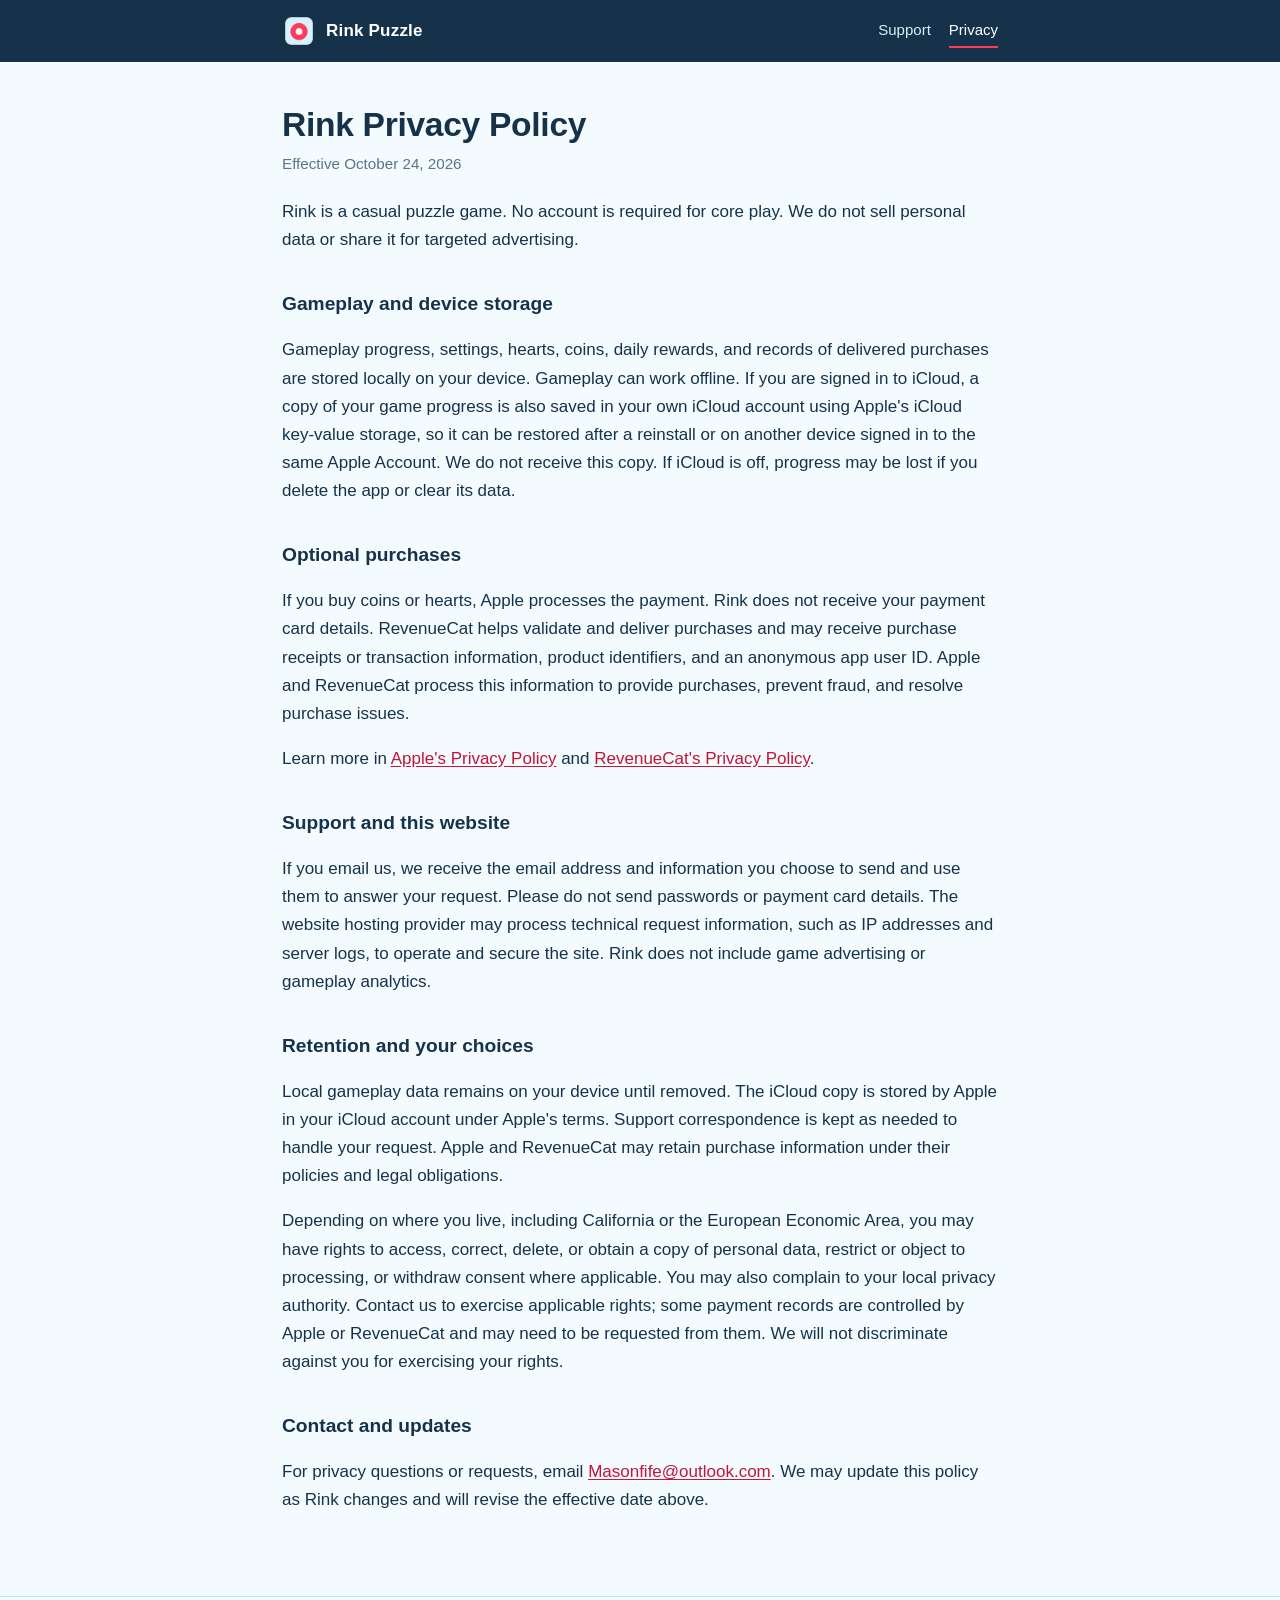
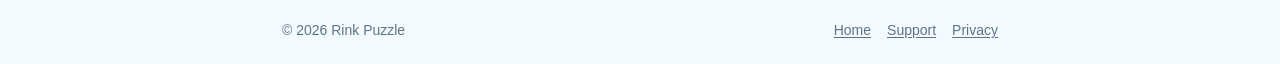
==== privacy/index.html @ 6e5f7865 "Add Rink Puzzle support and privacy site" ====
<!doctype html>
<html lang="en">
<head>
  <meta charset="utf-8">
  <meta name="viewport" content="width=device-width, initial-scale=1">
  <title>Privacy Policy — Rink Puzzle</title>
  <meta name="description" content="How Rink handles local gameplay saves, optional Apple and RevenueCat purchases, and privacy requests.">
  <meta name="theme-color" content="#16324a">
  <link rel="icon" type="image/png" href="../assets/favicon.png">
  <link rel="apple-touch-icon" href="../assets/apple-touch-icon.png">
  <link rel="stylesheet" href="../style.css">
</head>
<body>
<header class="site-header">
  <div class="wrap">
    <a class="brand" href="../"><img src="../assets/apple-touch-icon.png" alt="" width="34" height="34"><span>Rink Puzzle</span></a>
    <nav class="nav" aria-label="Main">
      <a href="../support/">Support</a>
      <a href="../privacy/" aria-current="page">Privacy</a>
    </nav>
  </div>
</header>
<main class="page">
  <div class="wrap">
    <h1>Rink Privacy Policy</h1>
    <p class="meta">Effective October 24, 2026</p>
  <p>Rink is a casual puzzle game. No account is required for core play. We do not sell personal data or share it for targeted advertising.</p>
  <h2>Gameplay and device storage</h2>
  <p>Gameplay progress, settings, hearts, coins, daily rewards, and records of delivered purchases are stored locally on your device. Gameplay can work offline. If you are signed in to iCloud, a copy of your game progress is also saved in your own iCloud account using Apple's iCloud key-value storage, so it can be restored after a reinstall or on another device signed in to the same Apple Account. We do not receive this copy. If iCloud is off, progress may be lost if you delete the app or clear its data.</p>
  <h2>Optional purchases</h2>
  <p>If you buy coins or hearts, Apple processes the payment. Rink does not receive your payment card details. RevenueCat helps validate and deliver purchases and may receive purchase receipts or transaction information, product identifiers, and an anonymous app user ID. Apple and RevenueCat process this information to provide purchases, prevent fraud, and resolve purchase issues.</p>
  <p>Learn more in <a href="https://www.apple.com/legal/privacy/">Apple's Privacy Policy</a> and <a href="https://www.revenuecat.com/privacy/">RevenueCat's Privacy Policy</a>.</p>
  <h2>Support and this website</h2>
  <p>If you email us, we receive the email address and information you choose to send and use them to answer your request. Please do not send passwords or payment card details. The website hosting provider may process technical request information, such as IP addresses and server logs, to operate and secure the site. Rink does not include game advertising or gameplay analytics.</p>
  <h2>Retention and your choices</h2>
  <p>Local gameplay data remains on your device until removed. The iCloud copy is stored by Apple in your iCloud account under Apple's terms. Support correspondence is kept as needed to handle your request. Apple and RevenueCat may retain purchase information under their policies and legal obligations.</p>
  <p>Depending on where you live, including California or the European Economic Area, you may have rights to access, correct, delete, or obtain a copy of personal data, restrict or object to processing, or withdraw consent where applicable. You may also complain to your local privacy authority. Contact us to exercise applicable rights; some payment records are controlled by Apple or RevenueCat and may need to be requested from them. We will not discriminate against you for exercising your rights.</p>
  <h2>Contact and updates</h2>
  <p>For privacy questions or requests, email <a href="mailto:Masonfife@outlook.com">Masonfife@outlook.com</a>. We may update this policy as Rink changes and will revise the effective date above.</p>
  </div>
</main>
<footer class="site-footer">
  <div class="wrap">
    <span>&copy; 2026 Rink Puzzle</span>
    <nav aria-label="Footer"><a href="../">Home</a><a href="../support/">Support</a><a href="../privacy/">Privacy</a></nav>
  </div>
</footer>
</body>
</html>
---- style.css ----
:root{
  --navy:#16324a;--navy-deep:#10283c;--red:#ff3b5c;--red-dark:#c41438;
  --ice:#d7f0fb;--ice-soft:#f4fbff;--ice-line:#c7e6f5;--muted:#5d7386;--white:#fff;
}
*{box-sizing:border-box}
html{-webkit-text-size-adjust:100%}
body{margin:0;background:var(--ice-soft);color:var(--navy);
  font:17px/1.65 -apple-system,BlinkMacSystemFont,"Segoe UI",Roboto,Helvetica,Arial,sans-serif;
  min-height:100vh;display:flex;flex-direction:column}
a{color:var(--red-dark);text-underline-offset:2px;overflow-wrap:anywhere}
a:hover{color:var(--red)}
a:focus-visible,.btn:focus-visible{outline:3px solid var(--red);outline-offset:3px;border-radius:6px}
.wrap{width:100%;max-width:760px;margin:0 auto;padding:0 22px}

/* header */
.site-header{background:var(--navy);color:var(--white)}
.site-header .wrap{display:flex;align-items:center;justify-content:space-between;gap:16px;min-height:62px}
.brand{display:flex;align-items:center;gap:10px;color:var(--white);text-decoration:none;font-weight:700;letter-spacing:.2px}
.brand img{width:34px;height:34px;border-radius:8px}
.brand:hover{color:var(--white)}
.nav{display:flex;gap:18px;font-size:15px}
.nav a{color:var(--ice);text-decoration:none;padding:4px 0;border-bottom:2px solid transparent}
.nav a:hover,.nav a[aria-current=page]{color:var(--white);border-bottom-color:var(--red)}

main{flex:1}

/* landing */
.hero{background:linear-gradient(180deg,var(--ice) 0%,var(--ice-soft) 100%);text-align:center;padding:64px 0 56px}
.hero .icon{width:148px;height:148px;border-radius:33px;box-shadow:0 14px 34px rgba(22,50,74,.22)}
.hero h1{font-size:2.6rem;line-height:1.1;margin:26px 0 8px;letter-spacing:-.5px}
.tagline{font-size:1.3rem;color:var(--muted);margin:0 0 30px}
.btn{display:inline-block;background:var(--red);color:var(--white);text-decoration:none;font-weight:700;
  padding:14px 28px;border-radius:999px;box-shadow:0 6px 16px rgba(255,59,92,.3);transition:transform .1s,background .15s}
.btn:hover{background:var(--red-dark);color:var(--white);transform:translateY(-1px)}
.btn small{display:block;font-weight:500;font-size:.75rem;opacity:.9;letter-spacing:.3px}
.cards{display:grid;grid-template-columns:1fr 1fr;gap:16px;padding:36px 0 56px}
.card{display:block;background:var(--white);border:1px solid var(--ice-line);border-radius:14px;padding:20px 22px;
  text-decoration:none;color:var(--navy);transition:border-color .15s,box-shadow .15s}
.card:hover{color:var(--navy);border-color:var(--red);box-shadow:0 6px 18px rgba(22,50,74,.08)}
.card strong{display:block;font-size:1.1rem;margin-bottom:2px}
.card span{color:var(--muted);font-size:.95rem}

/* content pages */
.page{padding:44px 0 64px}
.page h1{font-size:2.1rem;line-height:1.15;margin:0 0 6px;letter-spacing:-.3px}
.page h2{font-size:1.2rem;margin:34px 0 6px}
.page .meta{color:var(--muted);font-size:.95rem;margin:0 0 22px}
.lead{font-size:1.1rem}
.contact{background:var(--white);border:1px solid var(--ice-line);border-left:5px solid var(--red);
  border-radius:12px;padding:18px 20px;margin:22px 0 8px}
.contact p{margin:.3em 0}
.contact .email{font-size:1.2rem;font-weight:700}
.faq details{background:var(--white);border:1px solid var(--ice-line);border-radius:12px;margin:10px 0;padding:0 18px}
.faq summary{cursor:pointer;font-weight:650;padding:14px 0;list-style-position:outside}
.faq details[open] summary{border-bottom:1px solid var(--ice-line);margin-bottom:6px}
.faq details p{margin:.6em 0 1em}

/* footer */
.site-footer{border-top:1px solid var(--ice-line);color:var(--muted);font-size:14px;padding:22px 0}
.site-footer .wrap{display:flex;flex-wrap:wrap;gap:8px 20px;justify-content:space-between}
.site-footer nav{display:flex;gap:16px}
.site-footer a{color:var(--muted)}

@media (max-width:560px){
  body{font-size:16px}
  .nav{gap:14px;font-size:14px}
  .brand span{font-size:15px}
  .hero{padding:44px 0 40px}
  .hero .icon{width:120px;height:120px;border-radius:27px}
  .hero h1{font-size:2.1rem}
  .tagline{font-size:1.12rem}
  .cards{grid-template-columns:1fr}
  .page{padding:32px 0 48px}
  .page h1{font-size:1.75rem}
}
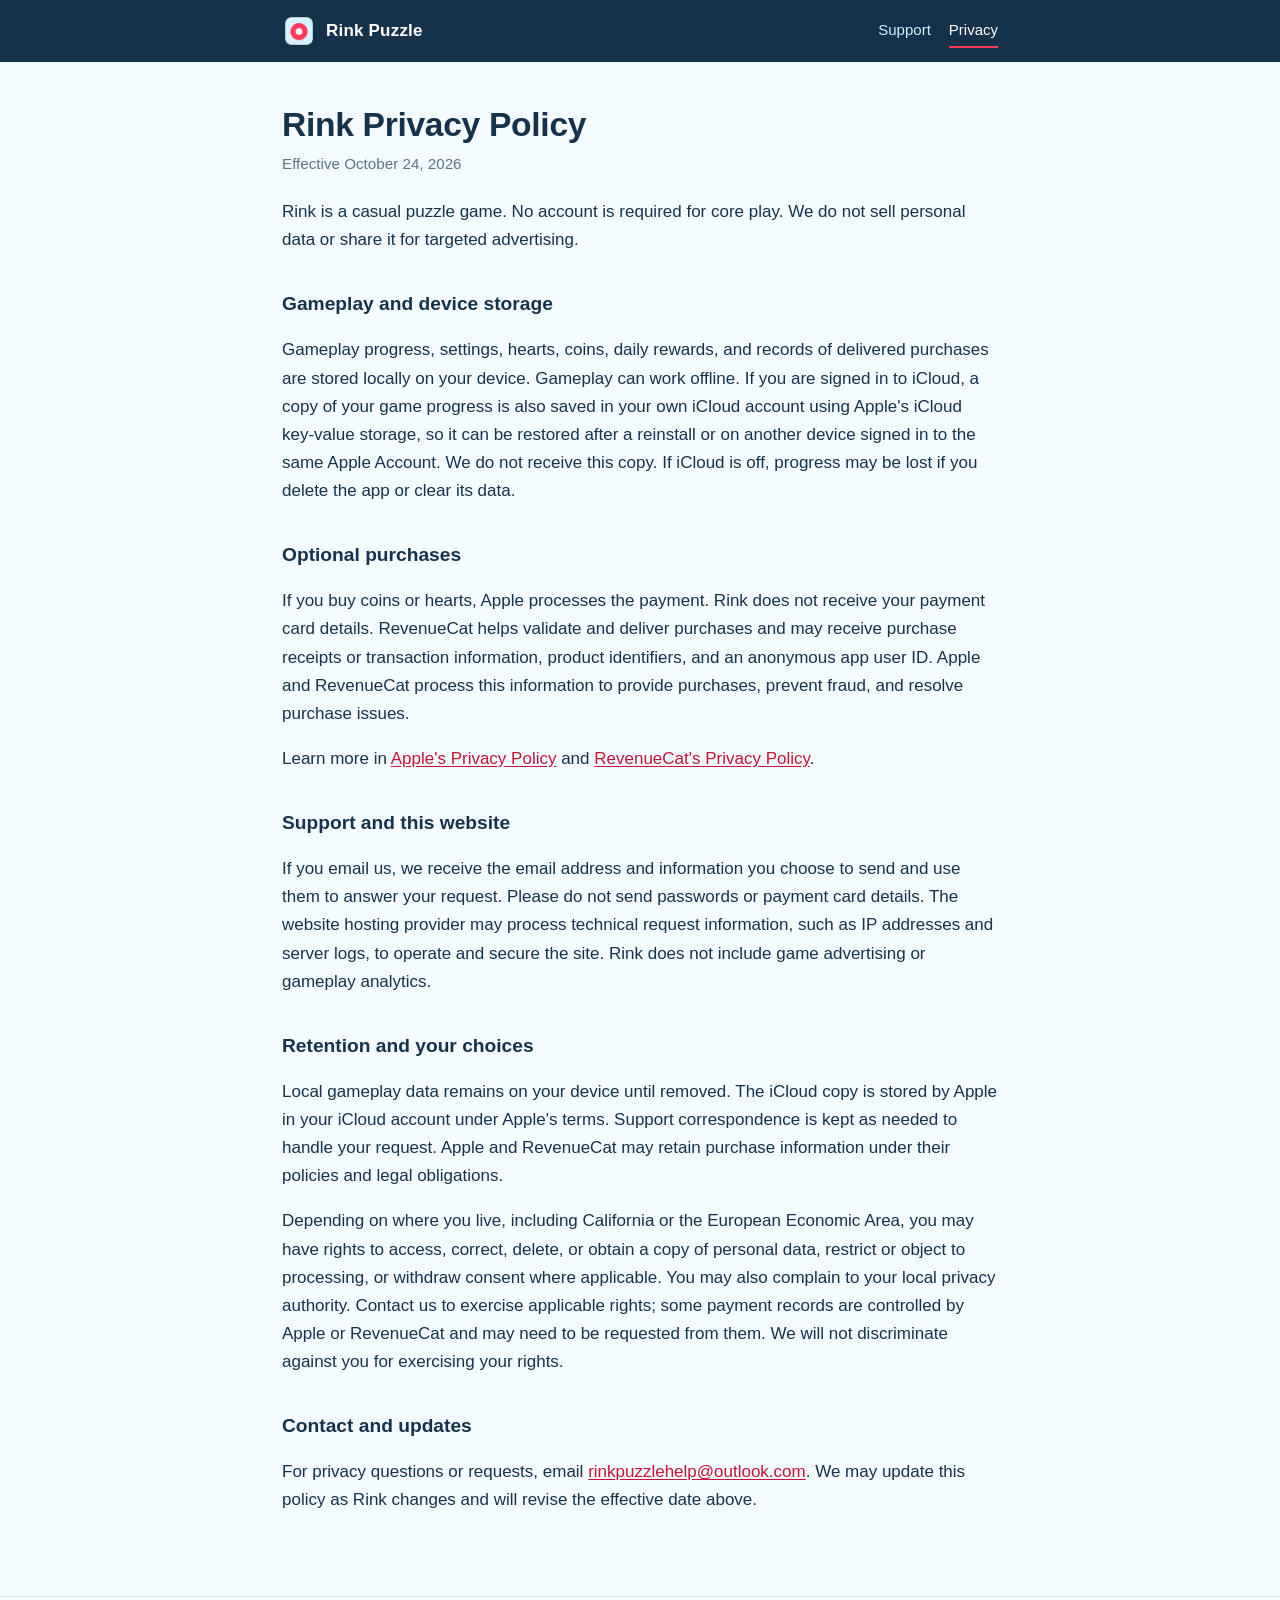
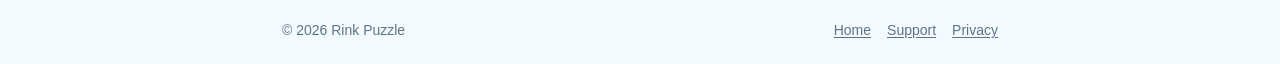
==== commit ac5b21b8: "Use Rink support email" ====
--- a/privacy/index.html
+++ b/privacy/index.html
@@ -36,7 +36,7 @@
   <p>Local gameplay data remains on your device until removed. The iCloud copy is stored by Apple in your iCloud account under Apple's terms. Support correspondence is kept as needed to handle your request. Apple and RevenueCat may retain purchase information under their policies and legal obligations.</p>
   <p>Depending on where you live, including California or the European Economic Area, you may have rights to access, correct, delete, or obtain a copy of personal data, restrict or object to processing, or withdraw consent where applicable. You may also complain to your local privacy authority. Contact us to exercise applicable rights; some payment records are controlled by Apple or RevenueCat and may need to be requested from them. We will not discriminate against you for exercising your rights.</p>
   <h2>Contact and updates</h2>
-  <p>For privacy questions or requests, email <a href="mailto:Masonfife@outlook.com">Masonfife@outlook.com</a>. We may update this policy as Rink changes and will revise the effective date above.</p>
+  <p>For privacy questions or requests, email <a href="mailto:rinkpuzzlehelp@outlook.com">rinkpuzzlehelp@outlook.com</a>. We may update this policy as Rink changes and will revise the effective date above.</p>
   </div>
 </main>
 <footer class="site-footer">
